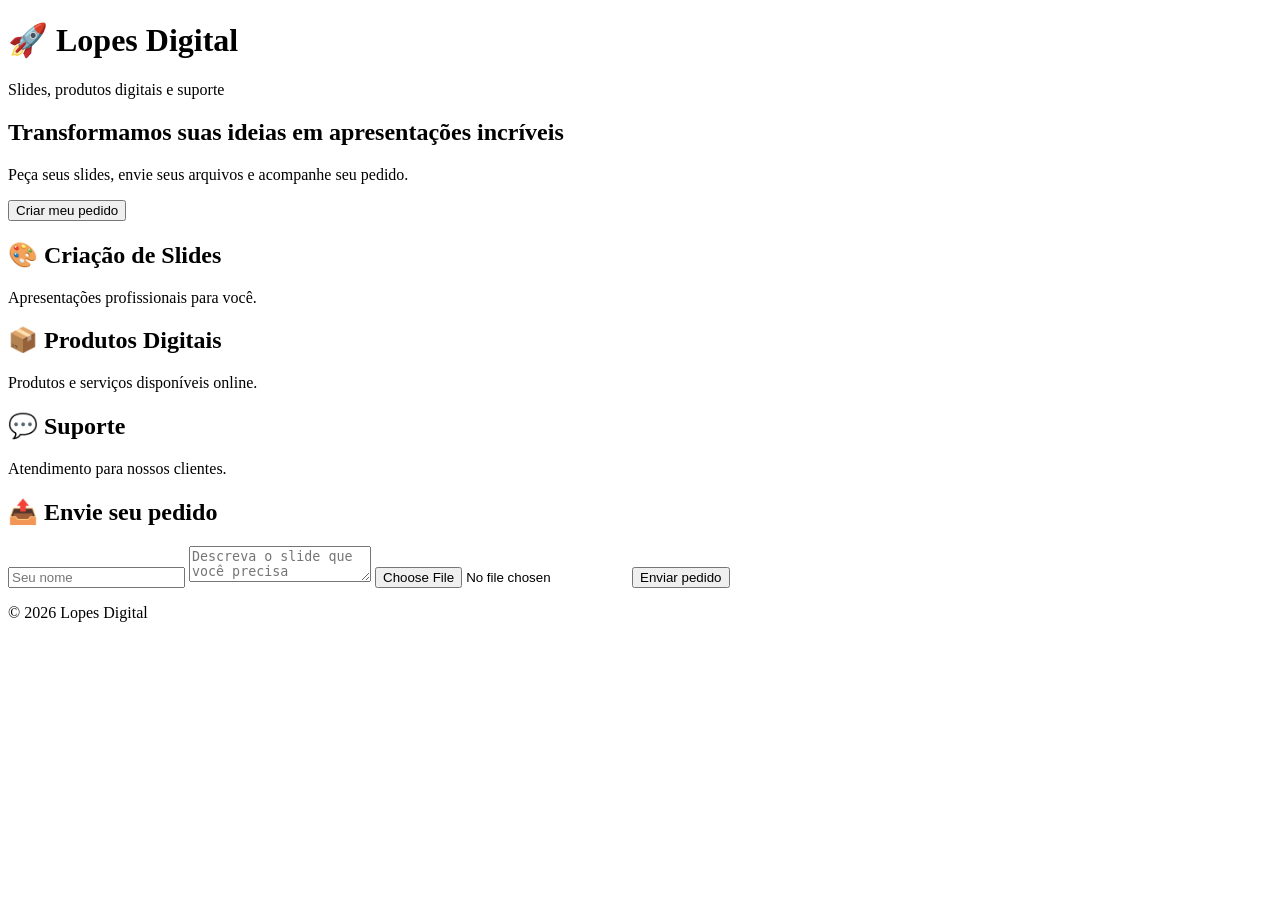
==== index.html @ bafe969d "Create index.html" ====
<!DOCTYPE html>
<html lang="pt-BR">
<head>
  <meta charset="UTF-8">
  <meta name="viewport" content="width=device-width, initial-scale=1.0">

  <title>Lopes Digital</title>

  <link rel="stylesheet" href="style.css">
</head>

<body>

  <header>
    <h1>🚀 Lopes Digital</h1>
    <p>Slides, produtos digitais e suporte</p>
  </header>

  <main>

    <section class="hero">

      <h2>Transformamos suas ideias em apresentações incríveis</h2>

      <p>
        Peça seus slides, envie seus arquivos e acompanhe seu pedido.
      </p>

      <button onclick="mostrarMensagem()">
        Criar meu pedido
      </button>

    </section>


    <section class="servicos">

      <div class="card">
        <h2>🎨 Criação de Slides</h2>
        <p>Apresentações profissionais para você.</p>
      </div>

      <div class="card">
        <h2>📦 Produtos Digitais</h2>
        <p>Produtos e serviços disponíveis online.</p>
      </div>

      <div class="card">
        <h2>💬 Suporte</h2>
        <p>Atendimento para nossos clientes.</p>
      </div>

    </section>


    <section class="pedido">

      <h2>📤 Envie seu pedido</h2>

      <input
        type="text"
        id="nome"
        placeholder="Seu nome"
      >

      <textarea
        id="descricao"
        placeholder="Descreva o slide que você precisa"
      ></textarea>

      <input
        type="file"
        id="arquivo"
      >

      <button onclick="enviarPedido()">
        Enviar pedido
      </button>

    </section>

  </main>


  <footer>

    <p>© 2026 Lopes Digital</p>

  </footer>


  <script src="app.js"></script>

</body>
</html>
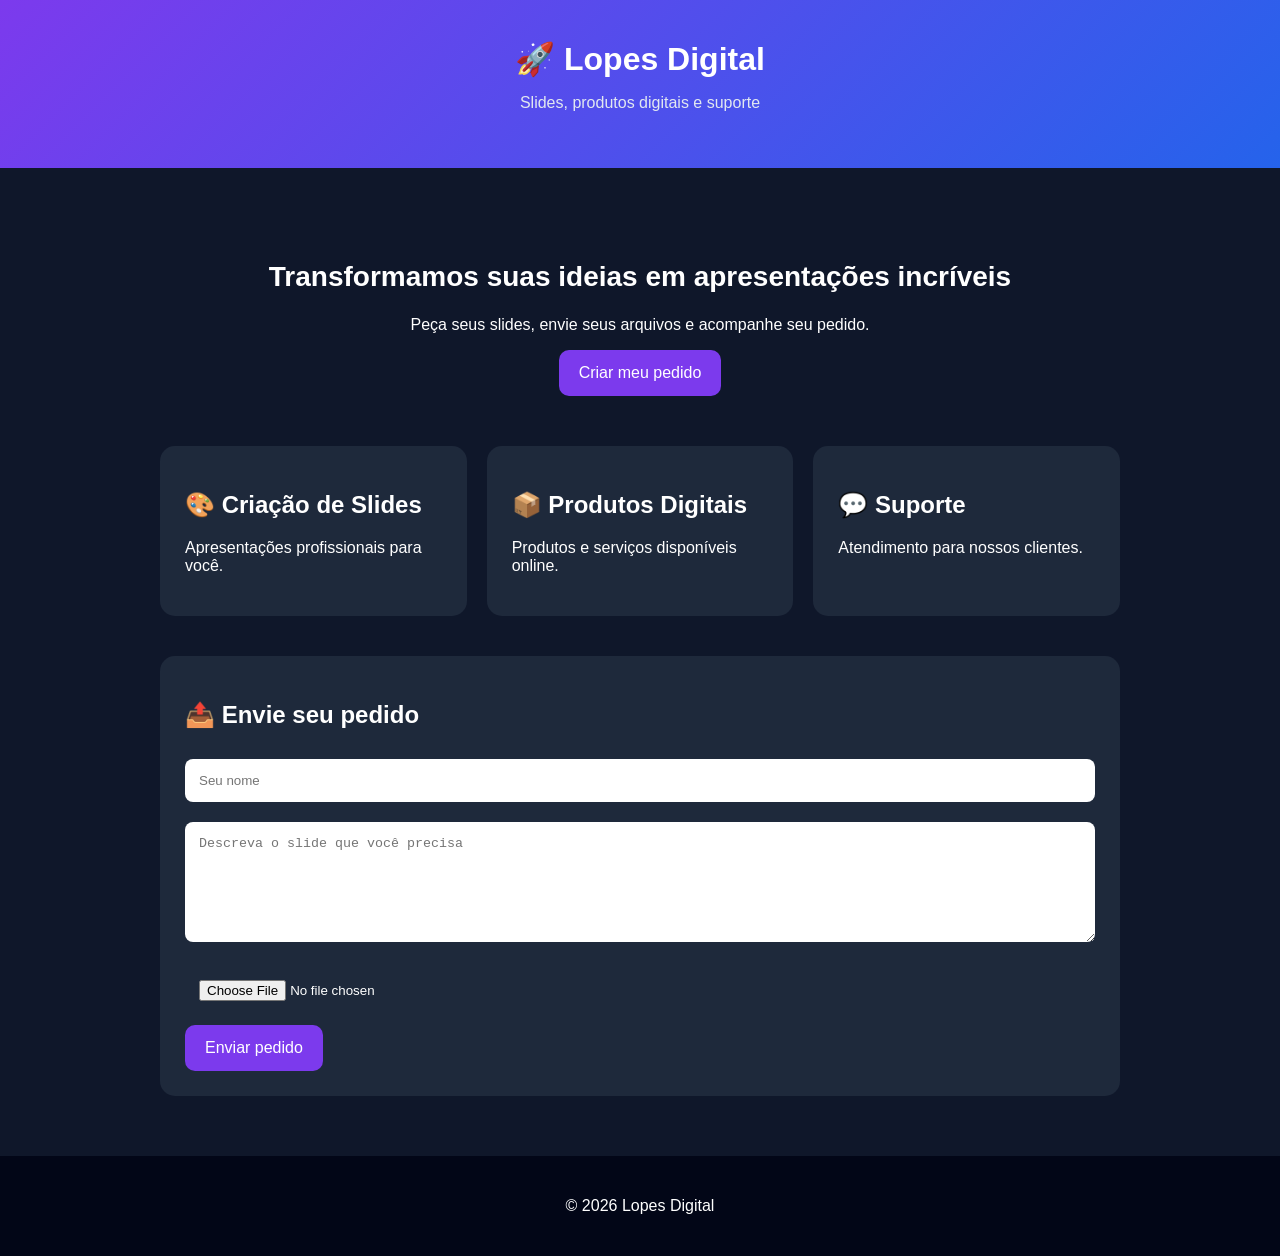
==== commit 1df48cee: "Change script tag to use module type for app.js" ====
--- a/index.html
+++ b/index.html
@@ -89,7 +89,7 @@
   </footer>
 
 
-  <script src="app.js"></script>
+  <sc<script type="module" src="./app.js"></script>
 
 </body>
 </html>
--- a/style.css
+++ b/style.css
@@ -0,0 +1,93 @@
+* {
+  box-sizing: border-box;
+}
+
+body {
+  margin: 0;
+  font-family: Arial, sans-serif;
+  background: #0f172a;
+  color: white;
+}
+
+header {
+  text-align: center;
+  padding: 40px 20px;
+  background: linear-gradient(135deg, #7c3aed, #2563eb);
+}
+
+header h1 {
+  margin: 0;
+  font-size: 32px;
+}
+
+header p {
+  color: #e2e8f0;
+}
+
+main {
+  max-width: 1000px;
+  margin: auto;
+  padding: 20px;
+}
+
+.hero {
+  text-align: center;
+  padding: 50px 20px;
+}
+
+.hero h2 {
+  font-size: 28px;
+}
+
+button {
+  border: none;
+  padding: 14px 20px;
+  border-radius: 10px;
+  background: #7c3aed;
+  color: white;
+  font-size: 16px;
+  cursor: pointer;
+}
+
+button:hover {
+  background: #6d28d9;
+}
+
+.servicos {
+  display: grid;
+  grid-template-columns: repeat(auto-fit, minmax(220px, 1fr));
+  gap: 20px;
+}
+
+.card {
+  background: #1e293b;
+  padding: 25px;
+  border-radius: 15px;
+}
+
+.pedido {
+  margin-top: 40px;
+  padding: 25px;
+  background: #1e293b;
+  border-radius: 15px;
+}
+
+input,
+textarea {
+  width: 100%;
+  margin: 10px 0;
+  padding: 14px;
+  border-radius: 8px;
+  border: none;
+}
+
+textarea {
+  min-height: 120px;
+}
+
+footer {
+  margin-top: 40px;
+  text-align: center;
+  padding: 25px;
+  background: #020617;
+}
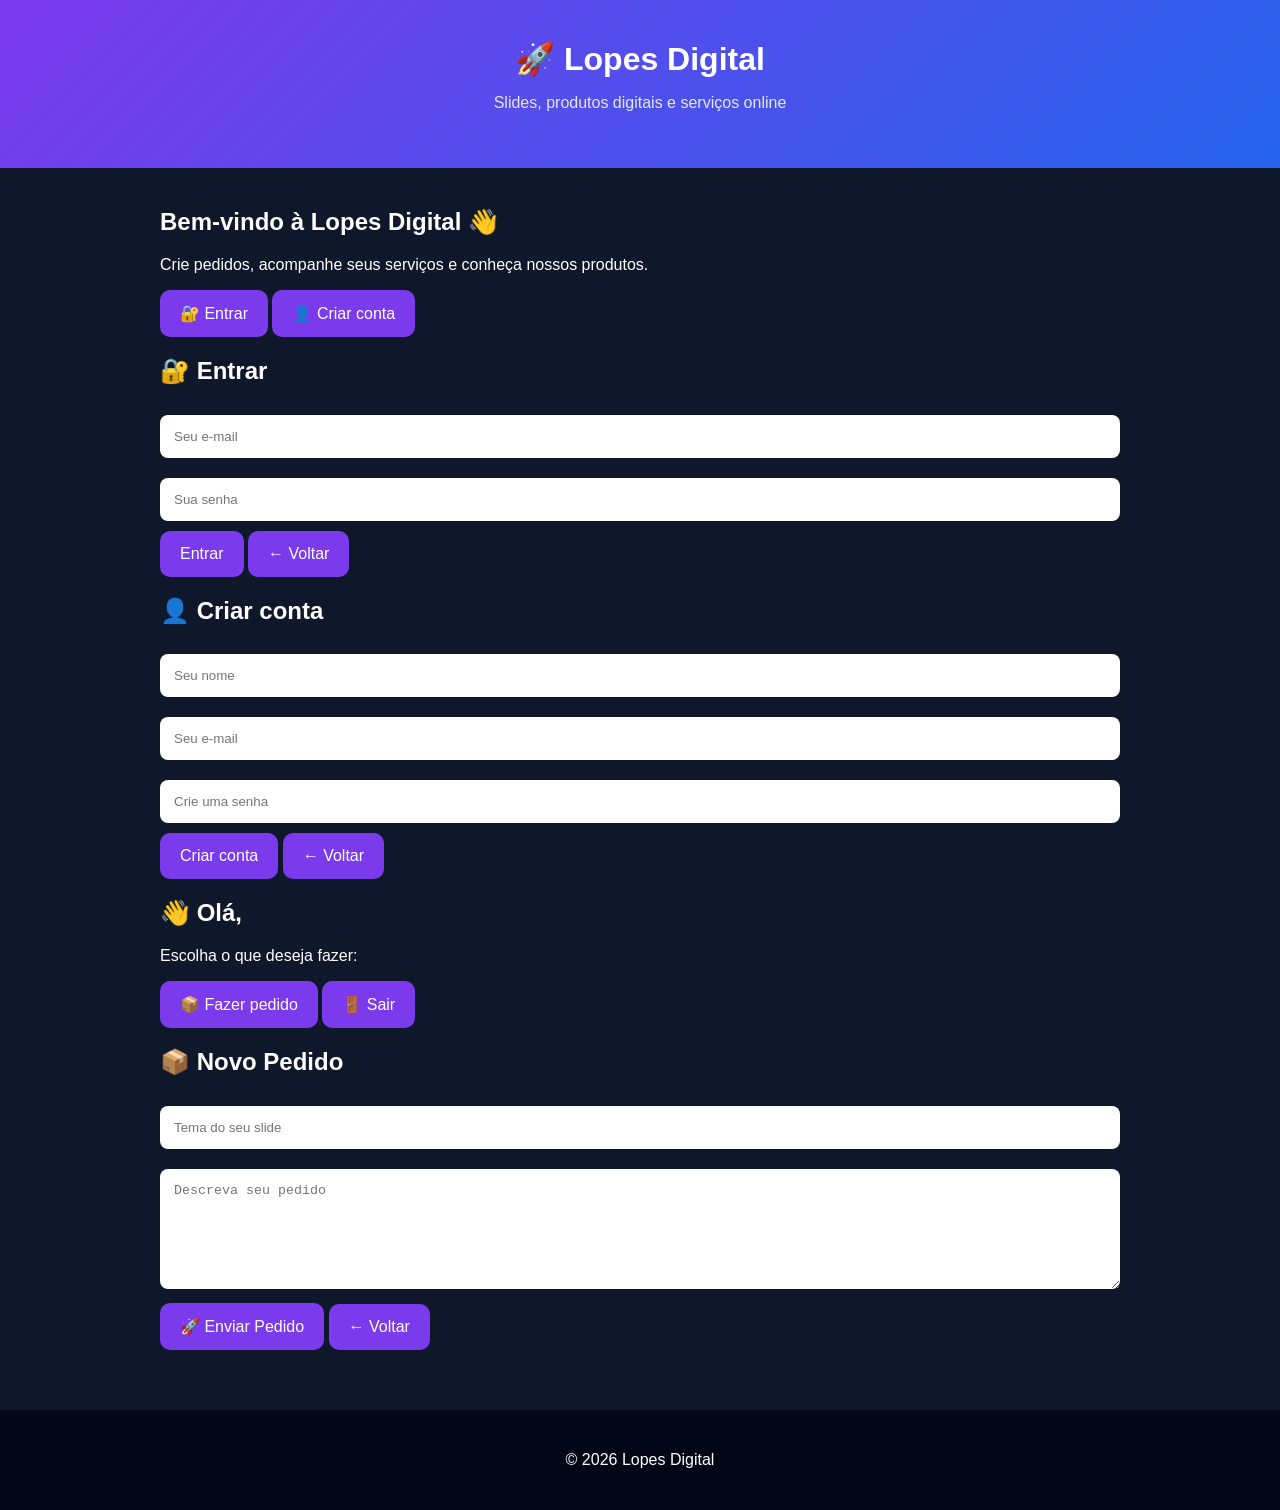
==== commit 99ef081a: "Update index.html with new content and structure" ====
--- a/index.html
+++ b/index.html
@@ -11,70 +11,143 @@
 
 <body>
 
+  <!-- CABEÇALHO -->
   <header>
     <h1>🚀 Lopes Digital</h1>
-    <p>Slides, produtos digitais e suporte</p>
+    <p>Slides, produtos digitais e serviços online</p>
   </header>
 
+
+  <!-- ÁREA INICIAL -->
   <main>
 
-    <section class="hero">
+    <section id="inicio">
 
-      <h2>Transformamos suas ideias em apresentações incríveis</h2>
+      <h2>Bem-vindo à Lopes Digital 👋</h2>
 
       <p>
-        Peça seus slides, envie seus arquivos e acompanhe seu pedido.
+        Crie pedidos, acompanhe seus serviços e conheça nossos produtos.
       </p>
 
-      <button onclick="mostrarMensagem()">
-        Criar meu pedido
+      <button onclick="mostrarLogin()">
+        🔐 Entrar
+      </button>
+
+      <button onclick="mostrarCadastro()">
+        👤 Criar conta
       </button>
 
     </section>
 
 
-    <section class="servicos">
+    <!-- LOGIN -->
 
-      <div class="card">
-        <h2>🎨 Criação de Slides</h2>
-        <p>Apresentações profissionais para você.</p>
-      </div>
+    <section id="login" class="pagina escondido">
 
-      <div class="card">
-        <h2>📦 Produtos Digitais</h2>
-        <p>Produtos e serviços disponíveis online.</p>
-      </div>
+      <h2>🔐 Entrar</h2>
 
-      <div class="card">
-        <h2>💬 Suporte</h2>
-        <p>Atendimento para nossos clientes.</p>
-      </div>
+      <input
+        type="email"
+        id="emailLogin"
+        placeholder="Seu e-mail"
+      >
+
+      <input
+        type="password"
+        id="senhaLogin"
+        placeholder="Sua senha"
+      >
+
+      <button onclick="entrar()">
+        Entrar
+      </button>
+
+      <button onclick="voltarInicio()">
+        ← Voltar
+      </button>
 
     </section>
 
 
-    <section class="pedido">
+    <!-- CADASTRO -->
 
-      <h2>📤 Envie seu pedido</h2>
+    <section id="cadastro" class="pagina escondido">
+
+      <h2>👤 Criar conta</h2>
 
       <input
         type="text"
-        id="nome"
+        id="nomeCadastro"
         placeholder="Seu nome"
+      >
+
+      <input
+        type="email"
+        id="emailCadastro"
+        placeholder="Seu e-mail"
+      >
+
+      <input
+        type="password"
+        id="senhaCadastro"
+        placeholder="Crie uma senha"
+      >
+
+      <button onclick="cadastrar()">
+        Criar conta
+      </button>
+
+      <button onclick="voltarInicio()">
+        ← Voltar
+      </button>
+
+    </section>
+
+
+    <!-- PAINEL -->
+
+    <section id="painel" class="pagina escondido">
+
+      <h2>
+        👋 Olá, <span id="nomeUsuario"></span>
+      </h2>
+
+      <p>Escolha o que deseja fazer:</p>
+
+      <button onclick="mostrarPedido()">
+        📦 Fazer pedido
+      </button>
+
+      <button onclick="sair()">
+        🚪 Sair
+      </button>
+
+    </section>
+
+
+    <!-- PEDIDO -->
+
+    <section id="pedido" class="pagina escondido">
+
+      <h2>📦 Novo Pedido</h2>
+
+      <input
+        type="text"
+        id="tema"
+        placeholder="Tema do seu slide"
       >
 
       <textarea
         id="descricao"
-        placeholder="Descreva o slide que você precisa"
+        placeholder="Descreva seu pedido"
       ></textarea>
 
-      <input
-        type="file"
-        id="arquivo"
-      >
+      <button onclick="enviarPedido()">
+        🚀 Enviar Pedido
+      </button>
 
-      <button onclick="enviarPedido()">
-        Enviar pedido
+      <button onclick="mostrarPainel()">
+        ← Voltar
       </button>
 
     </section>
@@ -83,13 +156,12 @@
 
 
   <footer>
-
     <p>© 2026 Lopes Digital</p>
-
   </footer>
 
 
-  <sc<script type="module" src="./app.js"></script>
+  <!-- IMPORTANTE: CARREGA O JAVASCRIPT -->
+  <script src="app.js"></script>
 
 </body>
-</html>
+        </html>
